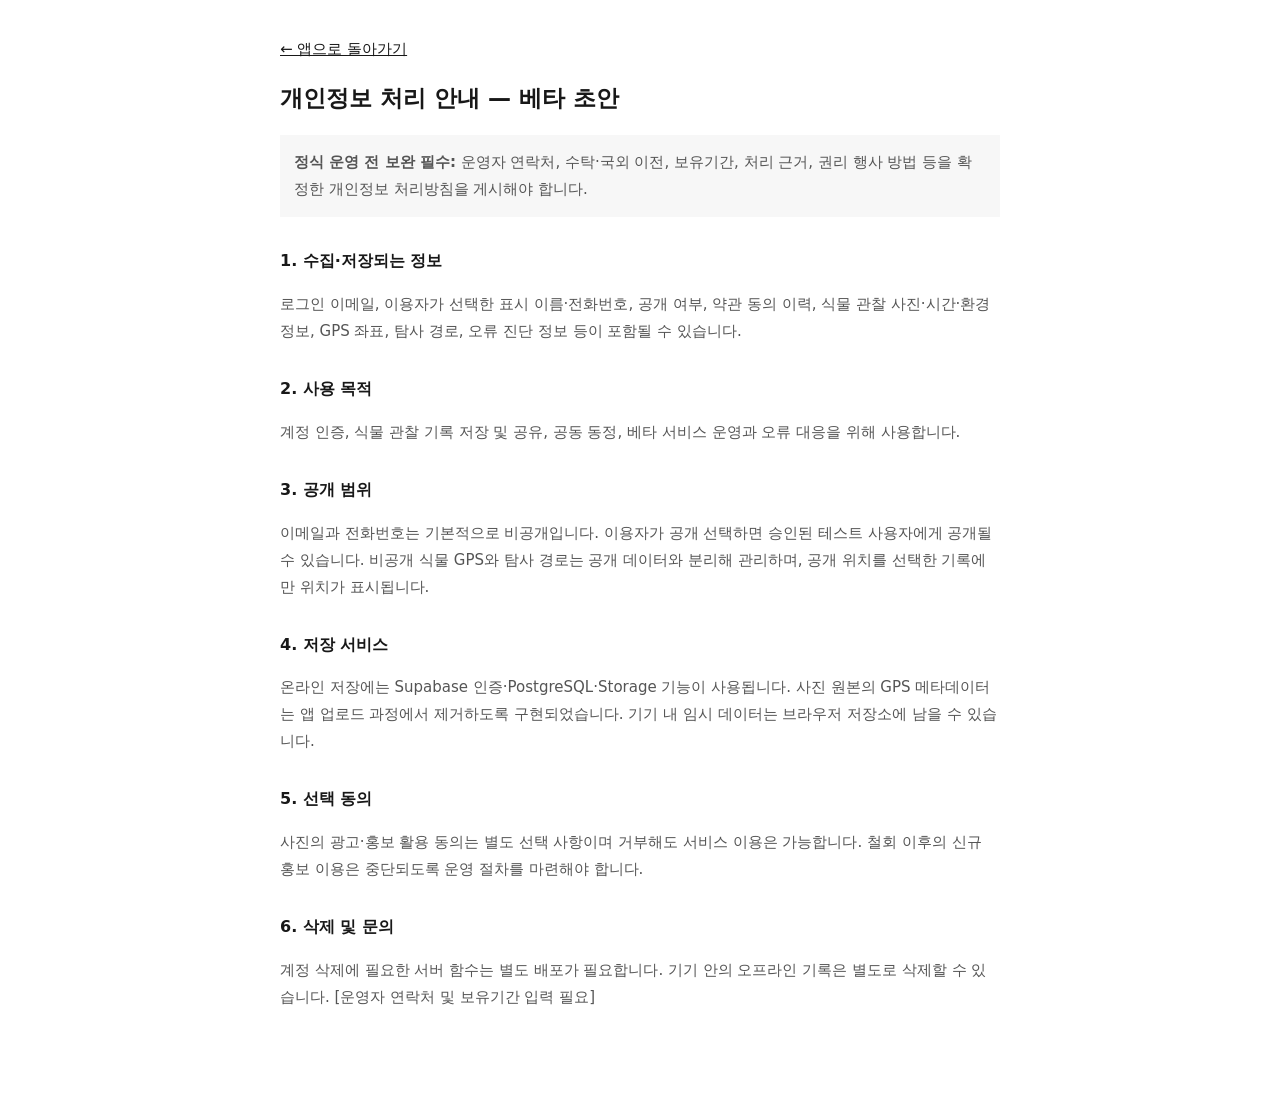
==== privacy.html @ 2ecea3b9 "Add files via upload" ====
<!doctype html><html lang="ko"><head><meta charset="utf-8"><meta name="viewport" content="width=device-width, initial-scale=1"><title>개인정보 처리 안내 초안 — RAINFOREST MEMORIES</title><style>body{margin:auto;max-width:720px;padding:36px 20px 80px;font:400 15px/1.8 system-ui,sans-serif;color:#181818}h1{font-size:23px}h2{margin-top:30px;font-size:16px}p,li{color:#555}.notice{background:#f7f7f7;padding:14px}a{color:inherit}</style></head><body><a href="./">← 앱으로 돌아가기</a><h1>개인정보 처리 안내 — 베타 초안</h1><p class="notice"><strong>정식 운영 전 보완 필수:</strong> 운영자 연락처, 수탁·국외 이전, 보유기간, 처리 근거, 권리 행사 방법 등을 확정한 개인정보 처리방침을 게시해야 합니다.</p><h2>1. 수집·저장되는 정보</h2><p>로그인 이메일, 이용자가 선택한 표시 이름·전화번호, 공개 여부, 약관 동의 이력, 식물 관찰 사진·시간·환경정보, GPS 좌표, 탐사 경로, 오류 진단 정보 등이 포함될 수 있습니다.</p><h2>2. 사용 목적</h2><p>계정 인증, 식물 관찰 기록 저장 및 공유, 공동 동정, 베타 서비스 운영과 오류 대응을 위해 사용합니다.</p><h2>3. 공개 범위</h2><p>이메일과 전화번호는 기본적으로 비공개입니다. 이용자가 공개 선택하면 승인된 테스트 사용자에게 공개될 수 있습니다. 비공개 식물 GPS와 탐사 경로는 공개 데이터와 분리해 관리하며, 공개 위치를 선택한 기록에만 위치가 표시됩니다.</p><h2>4. 저장 서비스</h2><p>온라인 저장에는 Supabase 인증·PostgreSQL·Storage 기능이 사용됩니다. 사진 원본의 GPS 메타데이터는 앱 업로드 과정에서 제거하도록 구현되었습니다. 기기 내 임시 데이터는 브라우저 저장소에 남을 수 있습니다.</p><h2>5. 선택 동의</h2><p>사진의 광고·홍보 활용 동의는 별도 선택 사항이며 거부해도 서비스 이용은 가능합니다. 철회 이후의 신규 홍보 이용은 중단되도록 운영 절차를 마련해야 합니다.</p><h2>6. 삭제 및 문의</h2><p>계정 삭제에 필요한 서버 함수는 별도 배포가 필요합니다. 기기 안의 오프라인 기록은 별도로 삭제할 수 있습니다. [운영자 연락처 및 보유기간 입력 필요]</p></body></html>
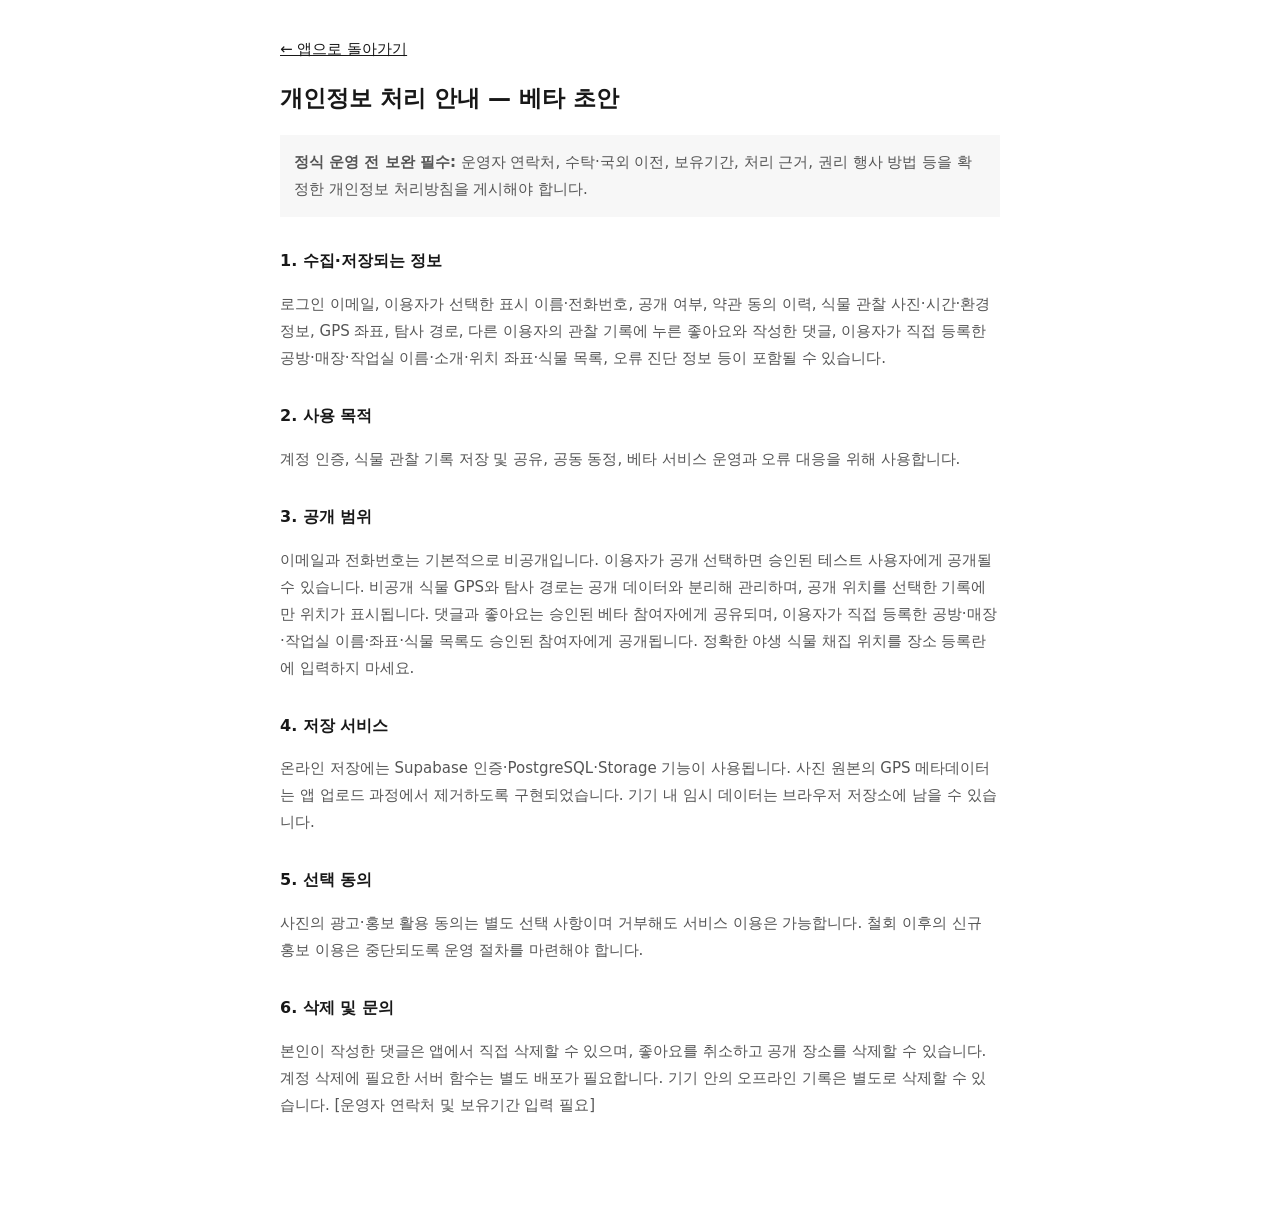
==== commit 6cddfc87: "Add files via upload" ====
--- a/privacy.html
+++ b/privacy.html
@@ -1 +1 @@
-<!doctype html><html lang="ko"><head><meta charset="utf-8"><meta name="viewport" content="width=device-width, initial-scale=1"><title>개인정보 처리 안내 초안 — RAINFOREST MEMORIES</title><style>body{margin:auto;max-width:720px;padding:36px 20px 80px;font:400 15px/1.8 system-ui,sans-serif;color:#181818}h1{font-size:23px}h2{margin-top:30px;font-size:16px}p,li{color:#555}.notice{background:#f7f7f7;padding:14px}a{color:inherit}</style></head><body><a href="./">← 앱으로 돌아가기</a><h1>개인정보 처리 안내 — 베타 초안</h1><p class="notice"><strong>정식 운영 전 보완 필수:</strong> 운영자 연락처, 수탁·국외 이전, 보유기간, 처리 근거, 권리 행사 방법 등을 확정한 개인정보 처리방침을 게시해야 합니다.</p><h2>1. 수집·저장되는 정보</h2><p>로그인 이메일, 이용자가 선택한 표시 이름·전화번호, 공개 여부, 약관 동의 이력, 식물 관찰 사진·시간·환경정보, GPS 좌표, 탐사 경로, 오류 진단 정보 등이 포함될 수 있습니다.</p><h2>2. 사용 목적</h2><p>계정 인증, 식물 관찰 기록 저장 및 공유, 공동 동정, 베타 서비스 운영과 오류 대응을 위해 사용합니다.</p><h2>3. 공개 범위</h2><p>이메일과 전화번호는 기본적으로 비공개입니다. 이용자가 공개 선택하면 승인된 테스트 사용자에게 공개될 수 있습니다. 비공개 식물 GPS와 탐사 경로는 공개 데이터와 분리해 관리하며, 공개 위치를 선택한 기록에만 위치가 표시됩니다.</p><h2>4. 저장 서비스</h2><p>온라인 저장에는 Supabase 인증·PostgreSQL·Storage 기능이 사용됩니다. 사진 원본의 GPS 메타데이터는 앱 업로드 과정에서 제거하도록 구현되었습니다. 기기 내 임시 데이터는 브라우저 저장소에 남을 수 있습니다.</p><h2>5. 선택 동의</h2><p>사진의 광고·홍보 활용 동의는 별도 선택 사항이며 거부해도 서비스 이용은 가능합니다. 철회 이후의 신규 홍보 이용은 중단되도록 운영 절차를 마련해야 합니다.</p><h2>6. 삭제 및 문의</h2><p>계정 삭제에 필요한 서버 함수는 별도 배포가 필요합니다. 기기 안의 오프라인 기록은 별도로 삭제할 수 있습니다. [운영자 연락처 및 보유기간 입력 필요]</p></body></html>
+<!doctype html><html lang="ko"><head><meta charset="utf-8"><meta name="viewport" content="width=device-width, initial-scale=1"><title>개인정보 처리 안내 초안 — RAINFOREST MEMORIES</title><style>body{margin:auto;max-width:720px;padding:36px 20px 80px;font:400 15px/1.8 system-ui,sans-serif;color:#181818}h1{font-size:23px}h2{margin-top:30px;font-size:16px}p,li{color:#555}.notice{background:#f7f7f7;padding:14px}a{color:inherit}</style></head><body><a href="./">← 앱으로 돌아가기</a><h1>개인정보 처리 안내 — 베타 초안</h1><p class="notice"><strong>정식 운영 전 보완 필수:</strong> 운영자 연락처, 수탁·국외 이전, 보유기간, 처리 근거, 권리 행사 방법 등을 확정한 개인정보 처리방침을 게시해야 합니다.</p><h2>1. 수집·저장되는 정보</h2><p>로그인 이메일, 이용자가 선택한 표시 이름·전화번호, 공개 여부, 약관 동의 이력, 식물 관찰 사진·시간·환경정보, GPS 좌표, 탐사 경로, 다른 이용자의 관찰 기록에 누른 좋아요와 작성한 댓글, 이용자가 직접 등록한 공방·매장·작업실 이름·소개·위치 좌표·식물 목록, 오류 진단 정보 등이 포함될 수 있습니다.</p><h2>2. 사용 목적</h2><p>계정 인증, 식물 관찰 기록 저장 및 공유, 공동 동정, 베타 서비스 운영과 오류 대응을 위해 사용합니다.</p><h2>3. 공개 범위</h2><p>이메일과 전화번호는 기본적으로 비공개입니다. 이용자가 공개 선택하면 승인된 테스트 사용자에게 공개될 수 있습니다. 비공개 식물 GPS와 탐사 경로는 공개 데이터와 분리해 관리하며, 공개 위치를 선택한 기록에만 위치가 표시됩니다. 댓글과 좋아요는 승인된 베타 참여자에게 공유되며, 이용자가 직접 등록한 공방·매장·작업실 이름·좌표·식물 목록도 승인된 참여자에게 공개됩니다. 정확한 야생 식물 채집 위치를 장소 등록란에 입력하지 마세요.</p><h2>4. 저장 서비스</h2><p>온라인 저장에는 Supabase 인증·PostgreSQL·Storage 기능이 사용됩니다. 사진 원본의 GPS 메타데이터는 앱 업로드 과정에서 제거하도록 구현되었습니다. 기기 내 임시 데이터는 브라우저 저장소에 남을 수 있습니다.</p><h2>5. 선택 동의</h2><p>사진의 광고·홍보 활용 동의는 별도 선택 사항이며 거부해도 서비스 이용은 가능합니다. 철회 이후의 신규 홍보 이용은 중단되도록 운영 절차를 마련해야 합니다.</p><h2>6. 삭제 및 문의</h2><p>본인이 작성한 댓글은 앱에서 직접 삭제할 수 있으며, 좋아요를 취소하고 공개 장소를 삭제할 수 있습니다. 계정 삭제에 필요한 서버 함수는 별도 배포가 필요합니다. 기기 안의 오프라인 기록은 별도로 삭제할 수 있습니다. [운영자 연락처 및 보유기간 입력 필요]</p></body></html>
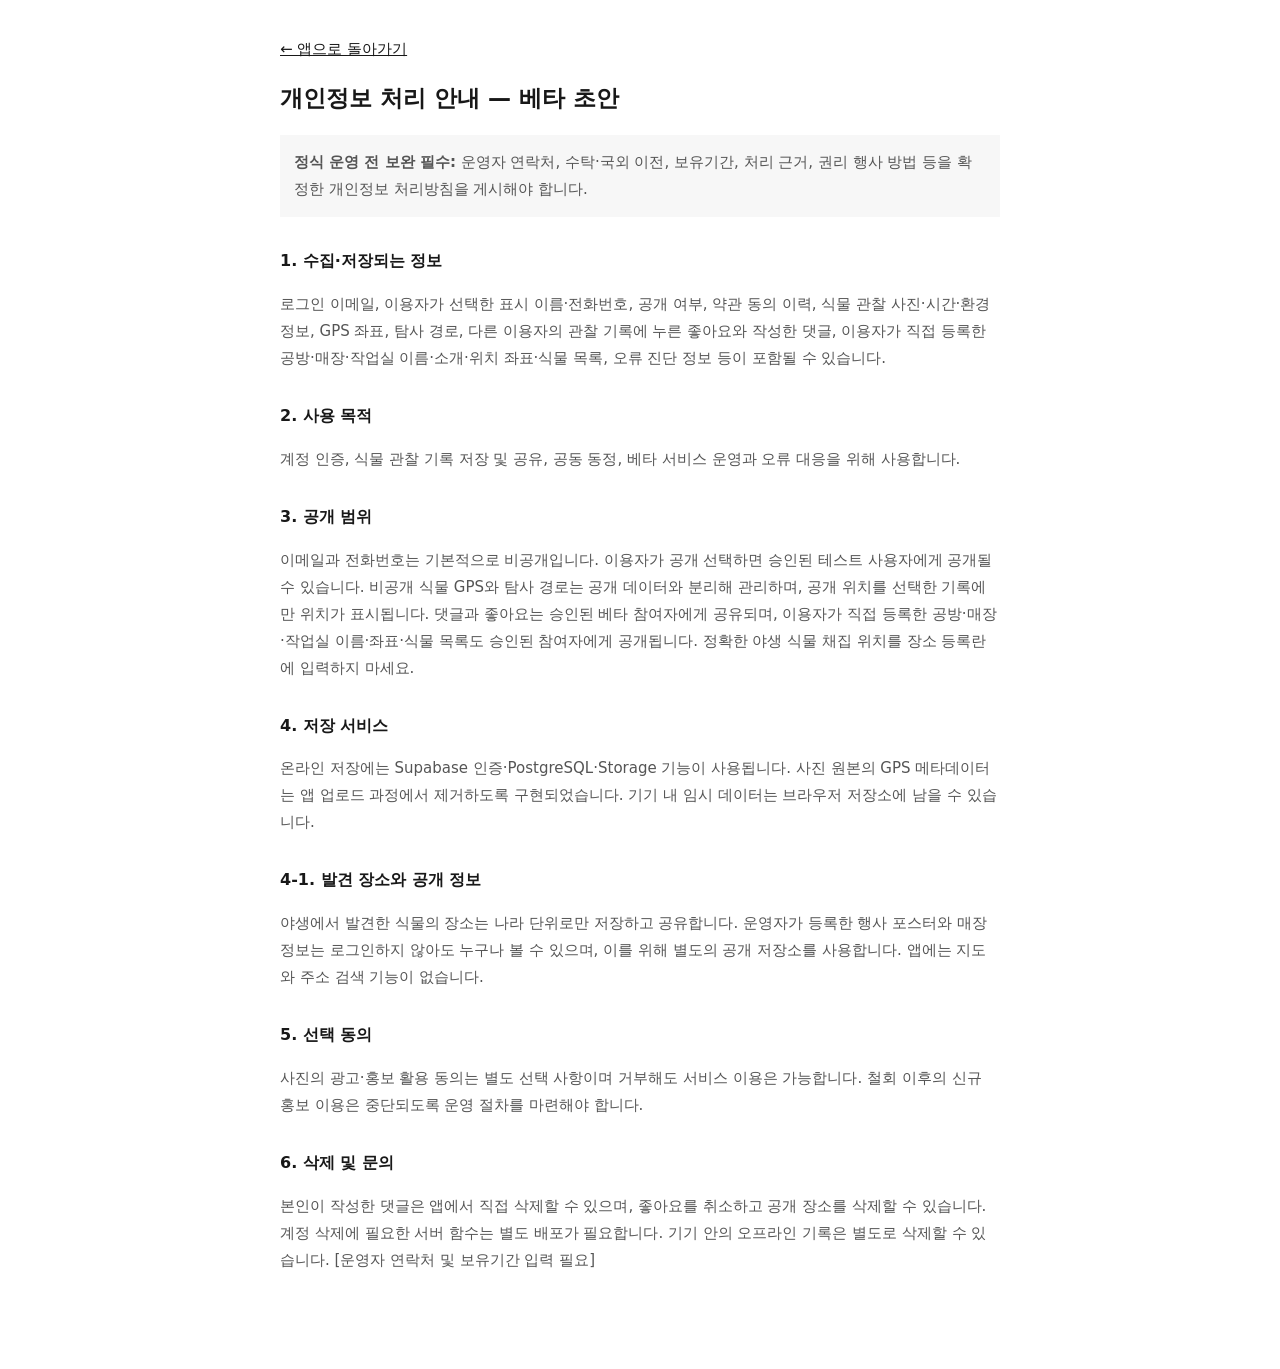
==== commit 035aaa9f: "Add files via upload" ====
--- a/privacy.html
+++ b/privacy.html
@@ -1 +1 @@
-<!doctype html><html lang="ko"><head><meta charset="utf-8"><meta name="viewport" content="width=device-width, initial-scale=1"><title>개인정보 처리 안내 초안 — RAINFOREST MEMORIES</title><style>body{margin:auto;max-width:720px;padding:36px 20px 80px;font:400 15px/1.8 system-ui,sans-serif;color:#181818}h1{font-size:23px}h2{margin-top:30px;font-size:16px}p,li{color:#555}.notice{background:#f7f7f7;padding:14px}a{color:inherit}</style></head><body><a href="./">← 앱으로 돌아가기</a><h1>개인정보 처리 안내 — 베타 초안</h1><p class="notice"><strong>정식 운영 전 보완 필수:</strong> 운영자 연락처, 수탁·국외 이전, 보유기간, 처리 근거, 권리 행사 방법 등을 확정한 개인정보 처리방침을 게시해야 합니다.</p><h2>1. 수집·저장되는 정보</h2><p>로그인 이메일, 이용자가 선택한 표시 이름·전화번호, 공개 여부, 약관 동의 이력, 식물 관찰 사진·시간·환경정보, GPS 좌표, 탐사 경로, 다른 이용자의 관찰 기록에 누른 좋아요와 작성한 댓글, 이용자가 직접 등록한 공방·매장·작업실 이름·소개·위치 좌표·식물 목록, 오류 진단 정보 등이 포함될 수 있습니다.</p><h2>2. 사용 목적</h2><p>계정 인증, 식물 관찰 기록 저장 및 공유, 공동 동정, 베타 서비스 운영과 오류 대응을 위해 사용합니다.</p><h2>3. 공개 범위</h2><p>이메일과 전화번호는 기본적으로 비공개입니다. 이용자가 공개 선택하면 승인된 테스트 사용자에게 공개될 수 있습니다. 비공개 식물 GPS와 탐사 경로는 공개 데이터와 분리해 관리하며, 공개 위치를 선택한 기록에만 위치가 표시됩니다. 댓글과 좋아요는 승인된 베타 참여자에게 공유되며, 이용자가 직접 등록한 공방·매장·작업실 이름·좌표·식물 목록도 승인된 참여자에게 공개됩니다. 정확한 야생 식물 채집 위치를 장소 등록란에 입력하지 마세요.</p><h2>4. 저장 서비스</h2><p>온라인 저장에는 Supabase 인증·PostgreSQL·Storage 기능이 사용됩니다. 사진 원본의 GPS 메타데이터는 앱 업로드 과정에서 제거하도록 구현되었습니다. 기기 내 임시 데이터는 브라우저 저장소에 남을 수 있습니다.</p><h2>5. 선택 동의</h2><p>사진의 광고·홍보 활용 동의는 별도 선택 사항이며 거부해도 서비스 이용은 가능합니다. 철회 이후의 신규 홍보 이용은 중단되도록 운영 절차를 마련해야 합니다.</p><h2>6. 삭제 및 문의</h2><p>본인이 작성한 댓글은 앱에서 직접 삭제할 수 있으며, 좋아요를 취소하고 공개 장소를 삭제할 수 있습니다. 계정 삭제에 필요한 서버 함수는 별도 배포가 필요합니다. 기기 안의 오프라인 기록은 별도로 삭제할 수 있습니다. [운영자 연락처 및 보유기간 입력 필요]</p></body></html>
+<!doctype html><html lang="ko"><head><meta charset="utf-8"><meta name="viewport" content="width=device-width, initial-scale=1"><title>개인정보 처리 안내 초안 — RAINFOREST MEMORIES</title><style>body{margin:auto;max-width:720px;padding:36px 20px 80px;font:400 15px/1.8 system-ui,sans-serif;color:#181818}h1{font-size:23px}h2{margin-top:30px;font-size:16px}p,li{color:#555}.notice{background:#f7f7f7;padding:14px}a{color:inherit}</style></head><body><a href="./">← 앱으로 돌아가기</a><h1>개인정보 처리 안내 — 베타 초안</h1><p class="notice"><strong>정식 운영 전 보완 필수:</strong> 운영자 연락처, 수탁·국외 이전, 보유기간, 처리 근거, 권리 행사 방법 등을 확정한 개인정보 처리방침을 게시해야 합니다.</p><h2>1. 수집·저장되는 정보</h2><p>로그인 이메일, 이용자가 선택한 표시 이름·전화번호, 공개 여부, 약관 동의 이력, 식물 관찰 사진·시간·환경정보, GPS 좌표, 탐사 경로, 다른 이용자의 관찰 기록에 누른 좋아요와 작성한 댓글, 이용자가 직접 등록한 공방·매장·작업실 이름·소개·위치 좌표·식물 목록, 오류 진단 정보 등이 포함될 수 있습니다.</p><h2>2. 사용 목적</h2><p>계정 인증, 식물 관찰 기록 저장 및 공유, 공동 동정, 베타 서비스 운영과 오류 대응을 위해 사용합니다.</p><h2>3. 공개 범위</h2><p>이메일과 전화번호는 기본적으로 비공개입니다. 이용자가 공개 선택하면 승인된 테스트 사용자에게 공개될 수 있습니다. 비공개 식물 GPS와 탐사 경로는 공개 데이터와 분리해 관리하며, 공개 위치를 선택한 기록에만 위치가 표시됩니다. 댓글과 좋아요는 승인된 베타 참여자에게 공유되며, 이용자가 직접 등록한 공방·매장·작업실 이름·좌표·식물 목록도 승인된 참여자에게 공개됩니다. 정확한 야생 식물 채집 위치를 장소 등록란에 입력하지 마세요.</p><h2>4. 저장 서비스</h2><p>온라인 저장에는 Supabase 인증·PostgreSQL·Storage 기능이 사용됩니다. 사진 원본의 GPS 메타데이터는 앱 업로드 과정에서 제거하도록 구현되었습니다. 기기 내 임시 데이터는 브라우저 저장소에 남을 수 있습니다.</p><h2>4-1. 발견 장소와 공개 정보</h2><p>야생에서 발견한 식물의 장소는 나라 단위로만 저장하고 공유합니다. 운영자가 등록한 행사 포스터와 매장 정보는 로그인하지 않아도 누구나 볼 수 있으며, 이를 위해 별도의 공개 저장소를 사용합니다. 앱에는 지도와 주소 검색 기능이 없습니다.</p><h2>5. 선택 동의</h2><p>사진의 광고·홍보 활용 동의는 별도 선택 사항이며 거부해도 서비스 이용은 가능합니다. 철회 이후의 신규 홍보 이용은 중단되도록 운영 절차를 마련해야 합니다.</p><h2>6. 삭제 및 문의</h2><p>본인이 작성한 댓글은 앱에서 직접 삭제할 수 있으며, 좋아요를 취소하고 공개 장소를 삭제할 수 있습니다. 계정 삭제에 필요한 서버 함수는 별도 배포가 필요합니다. 기기 안의 오프라인 기록은 별도로 삭제할 수 있습니다. [운영자 연락처 및 보유기간 입력 필요]</p></body></html>
